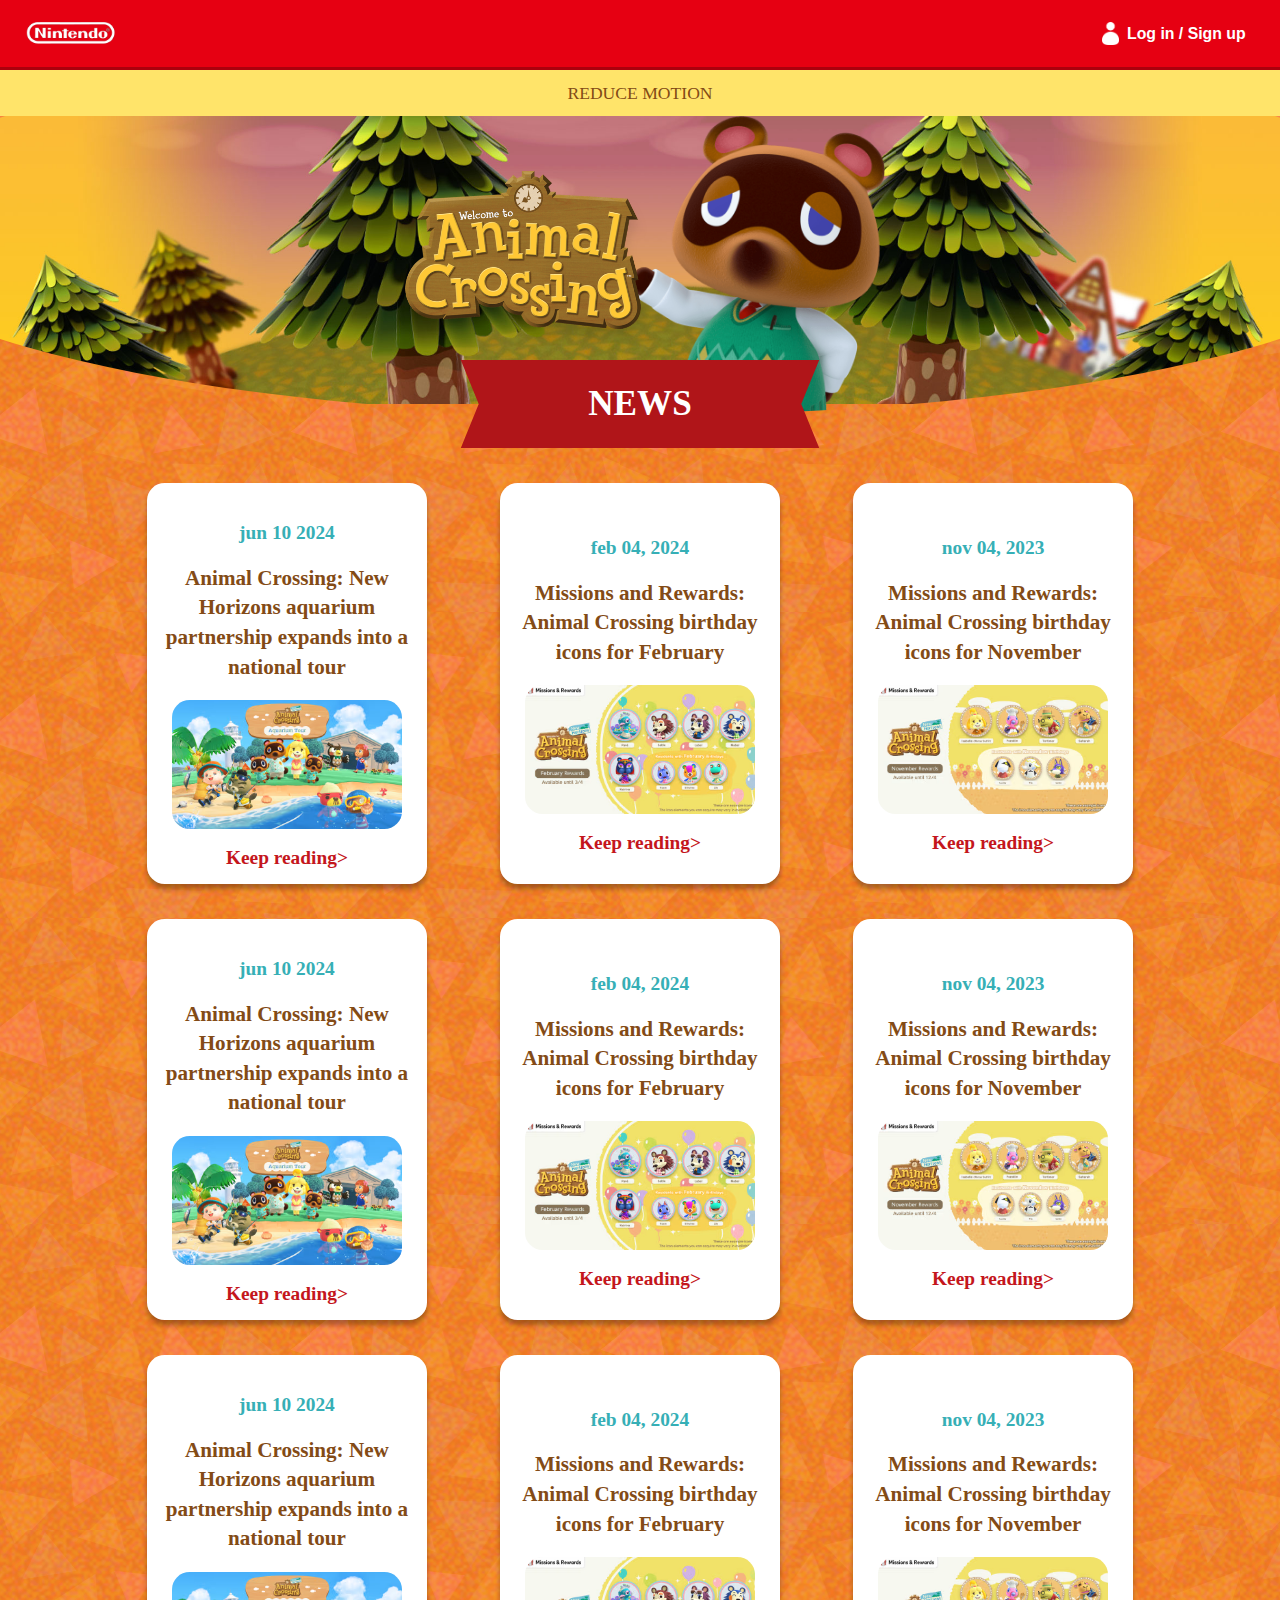
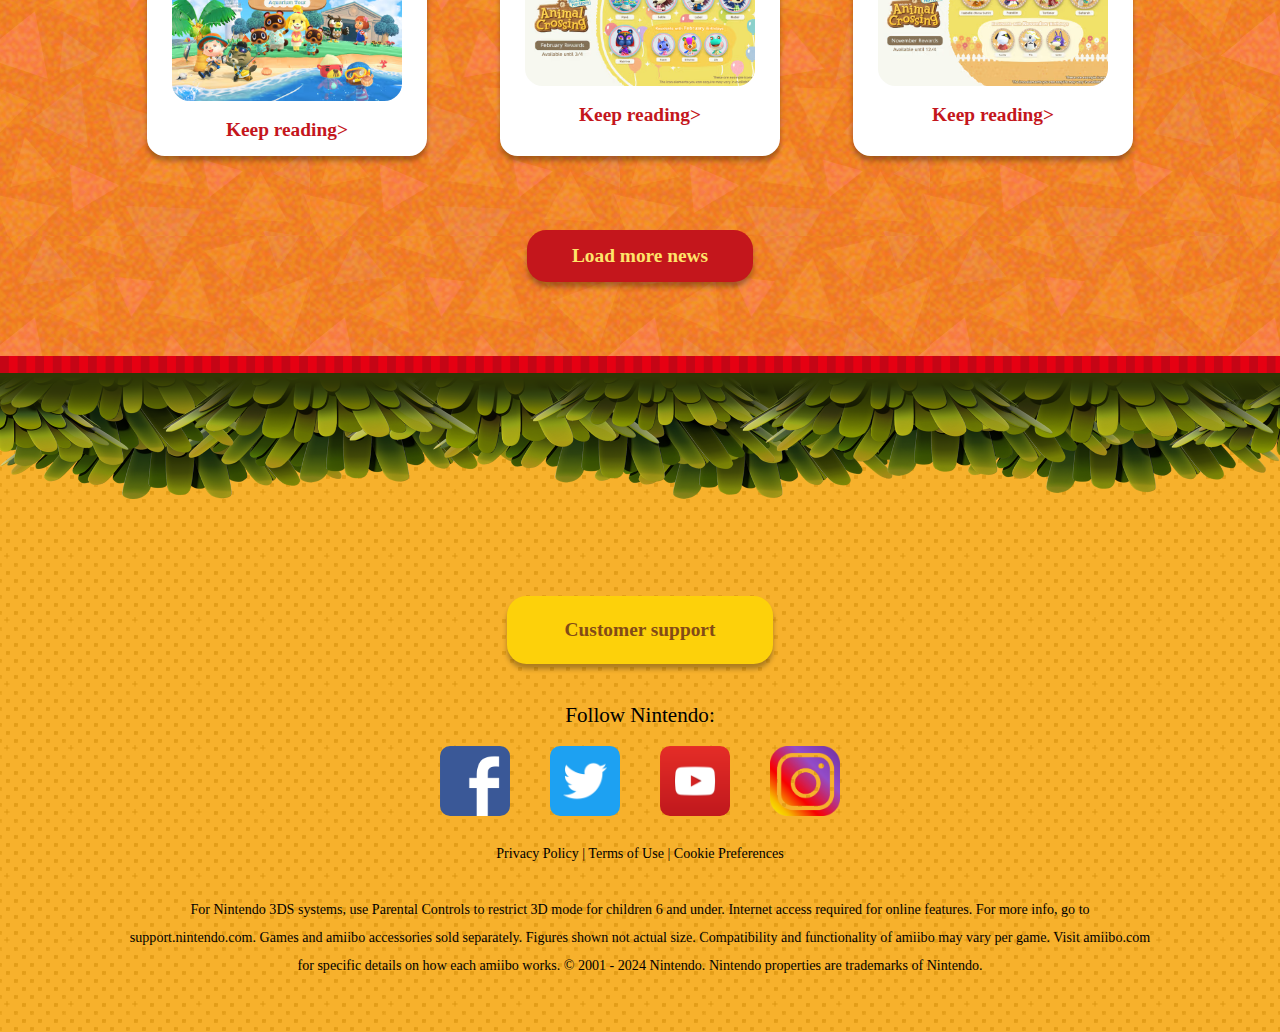
==== news.html @ ebd17083 "s" ====
<!DOCTYPE html>
<html lang="en">
<head>
    <meta charset="UTF-8">
    <meta http-equiv="X-UA-Compatible" content="IE=edge">
    <meta name="viewport" content="width=device-width, initial-scale=1.0">
    <link rel="stylesheet" href="style.css" />
    <title>news</title>
</head>
<body class="newsPage">
    <header>
        <nav>
          <a href="index.html"><img src="Images/Nintendo-logo-white.png" alt="witte Nintendo logo" /></a>
          <section>
            <img src="Images/profile.png" alt="Profile icon" />
            <a href="index.html">Log in / Sign up</a>
          </section>
        </nav>
  
        <div>
          <p>REDUCE MOTION</p>
        </div>
        <section>
        <img src="Images/news-logo-2x.png" alt="" />
        <img src="Images/tom-nook-2x.png" alt="">
    </section>

    <section>
      <h1>NEWS</h1>
    </section>
      </header>

      <main>
        <section>
          <article>
            <time datetime="2024-06-10">jun 10 2024</time>
            <p>Animal Crossing: New Horizons aquarium partnership expands into a national tour</p>
            <img src="Images/Aquarium.png" alt="" />
            <a href="index.html">Keep reading></a>
          </article>
          <article>
            <time datetime="2024-02-04">feb 04, 2024</time>
            <p>Missions and Rewards: Animal Crossing birthday icons for February</p>
            <img src="Images/Missions_Rewards-Icons.png" alt="" />
            <a href="index.html">Keep reading></a>
          </article>
          <article>
            <time datetime="2023-11-04">nov 04, 2023</time>
            <p>Missions and Rewards: Animal Crossing birthday icons for November</p>
            <img src="Images/MissionsRewards2.png" alt="" />
            <a href="index.html">Keep reading></a>
          </article>

          <article>
            <time datetime="2024-06-10">jun 10 2024</time>
            <p>Animal Crossing: New Horizons aquarium partnership expands into a national tour</p>
            <img src="Images/Aquarium.png" alt="" />
            <a href="index.html">Keep reading></a>
          </article>
          <article>
            <time datetime="2024-02-04">feb 04, 2024</time>
            <p>Missions and Rewards: Animal Crossing birthday icons for February</p>
            <img src="Images/Missions_Rewards-Icons.png" alt="" />
            <a href="index.html">Keep reading></a>
          </article>
          <article>
            <time datetime="2023-11-04">nov 04, 2023</time>
            <p>Missions and Rewards: Animal Crossing birthday icons for November</p>
            <img src="Images/MissionsRewards2.png" alt="" />
            <a href="index.html">Keep reading></a>
          </article>

          <article>
            <time datetime="2024-06-10">jun 10 2024</time>
            <p>Animal Crossing: New Horizons aquarium partnership expands into a national tour</p>
            <img src="Images/Aquarium.png" alt="" />
            <a href="index.html">Keep reading></a>
          </article>
          <article>
            <time datetime="2024-02-04">feb 04, 2024</time>
            <p>Missions and Rewards: Animal Crossing birthday icons for February</p>
            <img src="Images/Missions_Rewards-Icons.png" alt="" />
            <a href="index.html">Keep reading></a>
          </article>
          <article>
            <time datetime="2023-11-04">nov 04, 2023</time>
            <p>Missions and Rewards: Animal Crossing birthday icons for November</p>
            <img src="Images/MissionsRewards2.png" alt="" />
            <a href="index.html">Keep reading></a>
          </article>

          <a href="index.html" class="button">Load more news</a>
        </section>
      </main>


      <footer>

        <div></div>
  
        <section>
          <img src="Images/fir-tree-border-2x.png" alt="">
  
          <a href="index.html" class="button">Customer support</a>
  
          <span>Follow Nintendo:
          </span>
          <div>
            <img src="Images/facebook-transparent-logo-400x400.png" alt="">
            <img src="Images/twitter-icon-square-logo-108D17D373-seeklogo.com.png" alt="">
            <img src="Images/youtube-square-logo-3F9D037665-seeklogo.com.png" alt="">
            <img src="Images/instagram-logo-png-transparent-background.png" alt="">
          </div>
  
          <p>Privacy Policy | Terms of Use | Cookie Preferences </br></br>
            For Nintendo 3DS systems, use Parental Controls to restrict 3D mode for children 6 and under.
            
            Internet access required for online features. For more info, go to support.nintendo.com.
            
            Games and amiibo accessories sold separately. Figures shown not actual size. Compatibility and functionality of amiibo may vary per game. Visit amiibo.com for specific details on how each amiibo works.
            
            © 2001 - 2024 Nintendo. Nintendo properties are trademarks of Nintendo.</p>
        </section>
      </footer>
</body>
</html>
---- style.css ----
/**********************/
/* alegmeen */
/**********************/


*::selection {

    background-color: pink;
    color: black;
}

*:focus {
    background-color: rgb(231, 209, 238);
    color: black;
    
}

body {
    padding: 0;
    margin: 0;
    font-family: 'Arvo', georgia, ;
    font-size: 1.1em;
    color: #834b16;
}


p {
    margin: 0;
    padding: 0;
}

a[class="button"] {
    background-color: #c4161c;
    color: #ffe46a;
    border-radius: 1em;
    padding: 15px 45px;
    font-size: 1.1em;
    font-weight: bold;
    border: none;
    box-shadow: 0 5px 5px 0 rgba(0, 0, 0, 0.3);
    margin: 2em auto;
    text-align: center;
    text-decoration: none;
}

a[class="button"]:hover {
    background-image: linear-gradient(to right, red, orange, yellow, green, blue, indigo, violet, red);
    animation: button-rainbow 2s linear infinite;
    cursor: pointer;
}

@keyframes button-rainbow {
    to {
        background-position: 20vw;
    }
}



/**********************/
/* navbar en header */
/**********************/

header {
    margin: 0;
    padding: 0;
    position: relative;
}

header h1 img{
    width: 100%;
    height: auto;
    display: block;
    z-index: 1;
}

header h1 {
    margin: 0;
    padding: 0;
}

header div {
    background-color: #FFE46A;
    padding: 0.7em;
    display: flex;
    justify-content: center;
    align-items: center;
}

nav {
    background-color: rgb(230, 0, 18);
    border-bottom: solid 0.2em rgb(172, 0, 13);
    box-sizing: border-box;
    height: 4em;
    display: flex;
    justify-content: space-between;
    align-items: center;
    padding: 1.5em;
}

nav section:first-of-type {
    display: flex;
    justify-content: end;
    align-items: center;
}

nav img {
    width: 7vw;
}

nav section img {
    width: 4%;
}

nav section a {
    text-decoration: none;
    font-weight: bold;
    font-family: 'Lucida Sans', 'Lucida Sans Regular', 'Lucida Grande', 'Lucida Sans Unicode', Geneva, Verdana, sans-serif;
    font-size: 0.9em;
    color: white;
    padding: 0.5em;
}




/**********************/
/* inhoud home pagina */
/**********************/
main {
    margin: 0;
    padding: 0;

}


/**********************/
/* inhoud eerste section */
/**********************/
.home main section:nth-of-type(1) {
    height: 11em;
    background-image: linear-gradient(to right, rgb(197, 5, 21) 50%, rgb(230, 0, 18) 50%);
    background-size: 1em 100%;
    z-index: 0;
}


/**********************/
/* code voor de rode ribbon */
/**********************/

.home main>section:nth-of-type(1) article:nth-of-type(1) {
    z-index: 4;
    height: 12em;
    width: 70%;
    background-color: rgb(243, 5, 25);
    clip-path: polygon(100% 0, 96% 51%, 100% 100%, 0 100%, 5% 53%, 0 0);
    margin: -2em auto 0 auto;
    display: flex;
    justify-content: space-between;
    align-items: center;
    position: relative;

}

article section {
    display: flex;
    flex-direction: column;
    flex: 1;
    justify-content: center;
    align-items: center;
    padding: 1em;
}

.home article section:nth-of-type(1) {
    background: none;
    margin: 0;
    width: 100%;
}

article section:nth-of-type(1) h5 {
    color: #ffe46a;
    font-weight: bold;
    text-shadow: 0 2px 2px rgba(0, 0, 0, 0.3);
    margin: 0.2em;
    font-size: 1.1em;

}

article section:nth-of-type(1) h3 {
    color: white;
    font-size: 1.7em;
    text-shadow: 0 3px 2px rgba(0, 0, 0, 0.3);
    text-align: center;
    margin-left: 1em;
}


main>section:nth-of-type(1) article:nth-of-type(1) section:nth-of-type(1) div {
    display: flex;
    flex-direction: row;
}

main>section:nth-of-type(1) article:nth-of-type(1) section:nth-of-type(1) button {
    margin: 0 0.7em;
    padding: 0.7em 1em;
    background-color: #c4161c;
    color: #ffe46a;
    border-radius: 1em;
    font-size: 1.1em;
    font-weight: bold;
    border: none;
    box-shadow: 0 5px 5px 0 rgba(0, 0, 0, 0.3);
    text-align: center;
}

article section {
    position: relative;
}

article section img:nth-child(1) {
    width: 100%;
    z-index: 1;
    position: relative;
    display: block;
    margin: 0 auto;
}

article section img:nth-child(2) {
    width: 65%;
    z-index: 255;
    position: absolute;
    top: 5px;
    left: 50%;
    transform: translateX(-50%);
}


article section>button img[src="Images/birthday-giftbox_2x.png"] {
    width: 50%;
    z-index: 6;
    
}

article section button:has(> img[src="Images/birthday-giftbox_2x.png"]) {
    border-radius: 100%;
    background-color: #C4161C;
    box-shadow: 0em 10px 10px rgba(0, 0, 0, 0.397);
    display: flex;
    justify-content: center;
    flex-direction: column;
    align-items: center;
    text-align: center;
    width: 60%;
    aspect-ratio: 1;
    border: none;
}

article section button:has(> img[src="Images/birthday-giftbox_2x.png"]):hover {
    cursor: pointer;
}

article section button:has(> img[src="Images/birthday-giftbox_2x.png"]) span {
    color: #ffe46a;
    font-weight: bold;
    text-align: center;
    font-size: 1.2em;
    width: 100%;
}


article section>p {
    width: 40%;
    text-align: center;
}

/**********************/
/* code voor animatie vallende confetti */
/**********************/
main>div:nth-of-type(1) {
    display: none;
    position: fixed;
    top: 0;
    left: 0;
    width: 100%;
    height: 100%;
    pointer-events: none;
    z-index: 1000;
}

main>div:nth-of-type(1) img {
    position: absolute;
    width: 100%;
    animation: fall 5s forwards;
}

@keyframes fall {
    0% {
        top: -100px;
        opacity: 1;
    }

    100% {
        top: 100vh;
        opacity: 0;
    }
}



/**********************/
/* code voor 2de sectie */
/**********************/


main>section:nth-of-type(2) {
    background-image: url(Images/triangles-yellow.png);
    height: 23em;
    background-size: 15em;
    top: 0;
    width: 100%;
    background-color: #fcc32d;
    background-position: 0 100%;
    z-index: 7;
}

main>section:nth-of-type(2) h2 {
    margin-top: 0;
    padding-top: 2em;
    font-size: 2.2em;
    font-weight: bolder;
    display: flex;
    justify-content: center;
}


main>section:nth-of-type(2)>div:nth-of-type(2) {
    display: flex;
    flex-direction: row;
    justify-content: space-between;
    padding: 0 10%;
    width: 80%;
    z-index: 5;
    align-items: stretch;
}

main>section:nth-of-type(2)>div:nth-of-type(2) article,.newsPage>main>section:nth-of-type(1) article {
    background-color: white;
    display: flex;
    flex-direction: column;
    justify-content: center;
    align-items: center;
    text-align: center;
    border-radius: 1em;
    padding: 20px 12px 15px;
    margin: 1em;
    width: 30%;
    flex-grow: 1;
    box-shadow: 0 5px 5px 0 rgba(0, 0, 0, 0.3);
}

main>section:nth-of-type(2)>div:nth-of-type(2) article time, .newsPage>main>section:nth-of-type(1) article time {
    color: #36afb6;
    font-size: 1.1em;
    font-weight: bolder;
    margin: 1em;
}

main>section:nth-of-type(2)>div:nth-of-type(2) article p, .newsPage>main>section:nth-of-type(1) article p {
    font-size: 1.2em;
    line-height: 1.4;
    font-weight: bolder;
}

main>section:nth-of-type(2)>div:nth-of-type(2) article img, .newsPage>main>section:nth-of-type(1) article img {
    border-radius: 1em;
    margin: 1em;
    width: 90%;
}

main>section:nth-of-type(2)>div:nth-of-type(2) article a, .newsPage>main>section:nth-of-type(1) article a {
    text-decoration: none;
    color: #c4161c;
    font-size: 1.1em;
    font-weight: bold;
}

main>section:nth-of-type(2)>div:nth-of-type(2) article:hover, .newsPage>main>section:nth-of-type(1) article:hover {
    outline: 0.3em solid #c4161c;
    transform: scale(1.05);
    cursor: pointer;
}

main>section:nth-of-type(2) div:nth-of-type(3) {
    display: flex;
    justify-content: center;
}

main>section:nth-of-type(2)>div:nth-of-type(2) article:hover a, .newsPage>main>section:nth-of-type(1) article:hover a {
    text-decoration: #f7aa18 underline wavy 3px;
}


/**********************/
/* code voor 3de sectie */
/**********************/

main>section:nth-of-type(3) {
    display: flex;
    background-color: #fcc32d;
    text-align: center;
    flex-direction: column;
    align-items: center;
    width: 100%;
}

main>section:nth-of-type(3) article {
    margin: 21em auto 0 auto;
    display: flex;
    text-align: center;
    flex-direction: column;
    align-items: center;
    width: 52%;
}

main>section:nth-of-type(3) article h4 {
    font-size: 1.3em;
}

iframe {
    display: block;
    box-shadow: 0px 5px 15px rgba(0, 0, 0, 0.2);
    border: 0.7em solid white;
    border-radius: 1em;
    width: 50.2em;
    height: 28.25em;
}

main>section:nth-of-type(3) p {
    font-size: 1.2em;
    line-height: 1.6;
}




/**********************/
/* code voor 4de sectie */
/**********************/

main>section:nth-of-type(4)>div {
    position: relative;
}

img[src="Images/apple-border-top_2x.png"] {
    width: 100%;
    height: auto;
}

/**********************/
/* code voor de vallende appels */
/**********************/


main>section:nth-of-type(4)>div>img:nth-of-type(2) {
    position: absolute;
    top: 13px;
    left: 4.7%;
    width: 8%;
    z-index: 6;
    transition: transform 0.5s ease;
}

main>section:nth-of-type(4)>div>img:nth-of-type(3) {
    position: absolute;
    top: 78px;
    left: 40.5%;
    width: 8%;
    z-index: 10;
    transition: transform 0.5s ease;
}

main>section:nth-of-type(4)>div>img:nth-of-type(4) {
    position: absolute;
    top: 78px;
    right: 1.3%;
    width: 8%;
    z-index: 6;
    transition: transform 0.5s ease;
}


main>section:nth-of-type(4)>div>img:nth-of-type(5) {
    position: absolute;
    top: 60px;
    left: 17.5%;
    width: 8%;
    z-index: 6;
    transition: transform 0.5s ease;
}

main>section:nth-of-type(4)>div>img:nth-of-type(6) {
    position: absolute;
    top: 70px;
    right: 23%;
    width: 8%;
    z-index: 6;
    transition: transform 0.5s ease;
}

main>section:nth-of-type(4)>div>img:nth-of-type(7) {
    position: absolute;
    top: -12px;
    left: 32.5%;
    width: 8%;
    z-index: 6;
    transition: transform 0.5s ease;
}

main>section:nth-of-type(4)>div>img:nth-of-type(8) {
    position: absolute;
    top: 27px;
    right: 39%;
    width: 8%;
    z-index: 6;
    transition: transform 0.5s ease;
}

main>section:nth-of-type(4)>div>img:nth-of-type(9) {
    position: absolute;
    top: -2px;
    right: 9%;
    width: 8%;
    z-index: 6;
    transition: transform 0.5s ease;
}



/**********************/
/* code voor de animatie van de appels */
/**********************/

img[src="Images/apple_2.png"]:hover {
    animation: shake 0.5s forwards, fall2 3s forwards 0.5s;
}

@keyframes shake {
    0% {
        transform: translate(0);
    }

    25% {
        transform: translate(-2px, 2px);
    }

    50% {
        transform: translate(2px, -2px);
    }

    75% {
        transform: translate(-2px, -2px);
    }

    100% {
        transform: translate(0);
    }
}

@keyframes fall2 {
    0% {
        transform: translateY(0);
    }

    100% {
        transform: translateY(500px);
    }
}



/**********************/
/* code voor de rest van de 4de sectie */
/**********************/


main>section:nth-of-type(4) {
    position: relative;
    background: rgb(124, 223, 255);
    background: linear-gradient(rgba(124, 223, 255, 1) 0%, rgba(227, 248, 255, 1)40%, rgba(255, 255, 255, 1) 100%);
    height: 40em;
}


main>section:nth-of-type(4) article {
    display: flex;
    width: 60%;
    background-image: linear-gradient(to right, #8ccca6 50%, #7dc49c 50%);
    background-size: 1em;
    align-items: center;
    margin: 0.2em auto;
    padding: 2em;
    border-radius: 1em;
    z-index: 3;
    background-color: #fcc32d;
}


main>section:nth-of-type(4) article img:nth-of-type(1) {
    width: 80%;
    height: 80%;
    z-index: 7;
}

main>section:nth-of-type(4) article img:nth-of-type(2) {
    margin-top: -2.5em;
    width: 100%;
    z-index: 5;
}

main>section:nth-of-type(4) article div {
    display: flex;
    justify-content: space-between;
    background-image: url(Images/pattern-trees.jpg);
    width: 99.5%;
    border-radius: 1em;
    padding: 1em;

}

main>section:nth-of-type(4) article div>div {
    display: flex;
    flex-direction: column;
    justify-content: center;
    align-items: center;
    width: 48%;
    padding: 1em;
    text-align: center;
    line-height: 1.3;
}

main>section:nth-of-type(4) article div h2 {
    color: #004d0f;
    font-size: 1.9em;
    font-weight: 1200;
}

main>section:nth-of-type(4) article div p {
    color: #464646;
    font-size: 1.1em;
}


/**********************/
/* code voor zweefende ballon */
/**********************/

@keyframes ballon {
    0% {
        transform: translateY(0);
    }

    50% {
        transform: translateY(150px);
    }

    100% {
        transform: translateY(0);
    }
}

img[src="Images/char-balloon_2x.png"] {
    width: 15%;
    display: block;
    margin-left: auto;
    position: relative;
    top: -80%;
    right: 6%;
    z-index: 255;
    animation: ballon 10s ease-in-out infinite;
}



/**********************/
/* code voor 5de sectie */
/**********************/

main>section:nth-of-type(5) {
    background-image: url(Images/green-triangles.png);
    background-color: #01A623;
    display: flex;
    flex-direction: column;
    align-items: center;
    text-align: center;
    position: relative;
}

main>div:nth-of-type(3) {
    position: relative;
    clip-path: ellipse(65% 60% at 52% 100%);
    background-image: url(Images/green-triangles.png);
    background-color: #01A623;
    height: 20em;
    margin-top: 5em;

}

main>section:nth-of-type(5)>h2:nth-of-type(1) {
    font-size: 2em;
    position: absolute;
    top: -5em;
    color: white;
    text-shadow: 0 3px 2px rgba(0, 0, 0, 0.3);
    letter-spacing: 0.1em;
    font-weight: bolder;
}


main>section:nth-of-type(5)>div img {
    width: 70%;
    background-color: #5ec34d;
    border-radius: 100%;
    aspect-ratio: 1;
    opacity: 0.2;
    transition: opacity 2s ease;
}

main>section:nth-of-type(5):hover>div:nth-of-type(1) img {
    opacity: 1;
}

main>section:nth-of-type(5)>div:nth-of-type(1) span {
    color: white;
    background-color: rgba(0, 0, 0, 0.3);
    border-radius: 0.5em;
    margin: 1em;
    padding: 0.3em;
    font-size: 1.1em;
    font-weight: bolder;
}

main>section:nth-of-type(5)>div:nth-of-type(1)>ul {
    display: flex;
    flex-direction: row;
    margin: 2em;
}

main>section:nth-of-type(5)>div:nth-of-type(1)>ul>li {
    display: flex;
    flex-direction: column;
    align-items: center;

}

img[src="Images/town-footer_2x.png"] {
    width: 100%;
}

main>section:nth-of-type(5)>a[class="button"],
footer>section:nth-of-type(1)>a[class="button"] {
    background-color: #FDD10A;
    color: #834b16;
    padding: 1.2em 3em;
}

main>section:nth-of-type(5):hover>div:nth-of-type(1) img:hover {
    scale: 1.1;
}

/**********************/
/* code voor 6de sectie */
/**********************/

main>section:nth-of-type(6) {
    background-color: #fdfdea;
    background-image: url(Images/play-dots.png);
    display: flex;
    justify-content: center;
    padding: 1em 1em 5em 4em;
}

img[src="Images/char-isabelle_2x.png"] {
    width: 24%;
}

img[src="Images/char-isabelle_2x.png"]:hover {
    transform: scale(1.4);
    transition: transform 0.3s ease;
}

main>section:nth-of-type(6) h2 {
    font-size: 2.25em;
}

main>section:nth-of-type(6) div>div {
    display: flex;
    flex-wrap: wrap;
    width: 100%;
}

main>section:nth-of-type(6) div>div article {
    display: flex;
    flex-direction: row;
    border: 0.3em solid black;
    width: 40%;
    margin: 1%;
    background-color: #1ddb81;
    position: relative;
    align-items: center;
    justify-content: center;
    box-shadow: 2px 6px 1px 0px rgb(25, 25, 25);
}

main>section:nth-of-type(6) div>div article:hover {
    box-shadow: 2px 12px 1px 0px rgb(25, 25, 25);
    top: -10px;
    cursor: pointer;
}

main>section:nth-of-type(6) div>div article:nth-of-type(2) {
    background-color: #FFF000;
}

main>section:nth-of-type(6) div>div article:nth-of-type(3) {
    background-color: #00D2FF;
}

main>section:nth-of-type(6) div>div article:nth-of-type(2) img:nth-of-type(2) {
    border: 0.5em solid #FFF000;
}

main>section:nth-of-type(6) div>div article:nth-of-type(3) img:nth-of-type(2) {
    border: 0.5em solid #00D2FF;
}

main>section:nth-of-type(6) div>div article div {
    display: flex;
    flex-direction: column;
    width: 50%;
    align-items: flex-end;
    padding-right: 1em;
}


/**********************/
/* code voor de draaiende span */
/**********************/

main>section:nth-of-type(6) div>div article div span {
    font-size: 0.6em;
    color: black;
    background-color: rgba(255, 255, 255, 0.5);
    margin: 0;
    display: flex;
    width: fit-content;
    align-items: flex-end;
    border-radius: 2em;
    padding: 0.5em;
    font-weight: bold;
    transform-style: preserve-3d;
    transform-origin: center 50%;
    transition: transform 0.5s ease;
}

main>section:nth-of-type(6) div>div article:hover div span {
    transform: rotateX(360deg);
    transition: transform 0.5s ease;
}

main>section:nth-of-type(6) div>div article div h4 {
    color: black;
    margin: 2px;
    font-size: 1.2em;
}

main>section:nth-of-type(6) div>div article div p {
    font-size: 0.875em;
    color: black;
    width: 80%;
    text-align: right;
}

main>section:nth-of-type(6) div>div article img:nth-of-type(1) {
    width: 50%;
    height: 100%;
    z-index: 3;
    left: 0;
}

main>section:nth-of-type(6) div>div article img:nth-of-type(2) {
    width: 10%;
    height: auto;
    padding: 0.3em;
    background-color: white;
    border-radius: 100%;
    border: 0.5em solid #1ddb81;
    display: flex;
    z-index: 255;
    position: absolute;
    top: 50%;
    left: 50%;
    transform: translate(-50%, -50%);
}


/**********************/
/* Footer */
/**********************/

footer>div:nth-of-type(1) {
    height: 1em;
    background-image: linear-gradient(to right, rgb(197, 5, 21) 50%, rgb(230, 0, 18) 50%);
    background-size: 1em 100%;
}

footer>section:nth-of-type(1)>img {
    height: 126px;
    width: 100%;
}


footer>section:nth-of-type(1) {
    background-image: url(Images/play-dots.png);
    background-color: #f7aa18;
    display: flex;
    align-items: center;
    flex-direction: column;
    padding-bottom: 3em;
}

footer>section:nth-of-type(1) a[class="button"]  {
    margin-top: 5em;
}

footer>section:nth-of-type(1) span {
    color: black;
    font-size: 1.2em;
}

footer>section:nth-of-type(1)>div img {
    width: 4em;
    border-radius: 10px;
    margin: 1em;
}

footer>section:nth-of-type(1) p {
    text-align: center;
    width: 80%;
    color: black;
    line-height: 2;
    font-size: 0.8em;
}





/**********************/
/*  nieuws pagina  */
/**********************/


/**********************/
/* Header */
/**********************/
.newsPage {
    background-image: url(Images/triangles-orange-2x.png);
    background-color: #F47F33;;
}
.newsPage>header>section:nth-of-type(1) {
    background-image: url(Images/scene-bg.jpg);
    background-size: 100%;
    height: 70%;
    clip-path: ellipse(62% 65% at 50% 39%);
    display: flex;
    justify-content: center; 
    align-items: center;    
    flex-direction: row;     
}

.newsPage>header>section:nth-of-type(1) img {
    width: 20%; 
    margin: 0 -0.6em;
    position: relative; 
}

.newsPage>header>section:nth-of-type(1) img:nth-of-type(1) {
    z-index: 2; 

}

.newsPage>header>section:nth-of-type(1) img:nth-of-type(2) {
    z-index: 1; 
    margin-bottom: -6em;
}

.newsPage>header>section:nth-of-type(2) {
z-index: 4;
height: 5em;
width: 70%;
background-color: #b01519;
clip-path: polygon(70% 0, 68% 50%, 70% 100%, 30% 100%, 32% 50%, 30% 0);
margin: -2.5em auto 0 auto;
display: flex;
align-items: center;
justify-content: center;
}


.newsPage>header>section:nth-of-type(2) h1 {
    color: white;
    font-weight: bolder;
    font-size: 2em;
}



/**********************/
/*  Artikelen  */
/**********************/

.newsPage > main > section:nth-of-type(1) {
    width: 80%;
    margin: 0 auto;
    display: grid;
    grid-template-columns: repeat(3, 1fr); 
    gap: 2em; 
    margin-top: 2em;
    padding-bottom: 2em;

}

.newsPage > main > section:nth-of-type(1) article {
    width: 20vw;
    margin: 0 auto; 
}

.newsPage > main > section:nth-of-type(1)>a[class="button"] {
    grid-column: span 3;
}





/* 
@media (max-width: 480px) {

    main>section:nth-of-type(2)>div:nth-of-type(2) {
        flex-direction: column;
        padding: 1px;
    }

    main>section:nth-of-type(2)>div:nth-of-type(2) article {
        width: 90%;
    
    }

    img[src="Images/char-balloon_2x.png"] {
        display: none;
    }


    img[src="Images/apple_2.png"] {
        display: none;
    }

    img[src="Images/char-isabelle_2x.png"] {
        display: none;
    }

    main > section:nth-of-type(6) div > div  {
        flex-direction: column;
        padding: 1px;
    }


main>section:nth-of-type(4) article div{
    flex-direction: column;
    width: 100%;
}

main>section:nth-of-type(4) article div>div {
    width: 100%;
    padding: 1px;
}

main>section:nth-of-type(4) article {
    margin: 8px;
    width: 64%;
}
} */
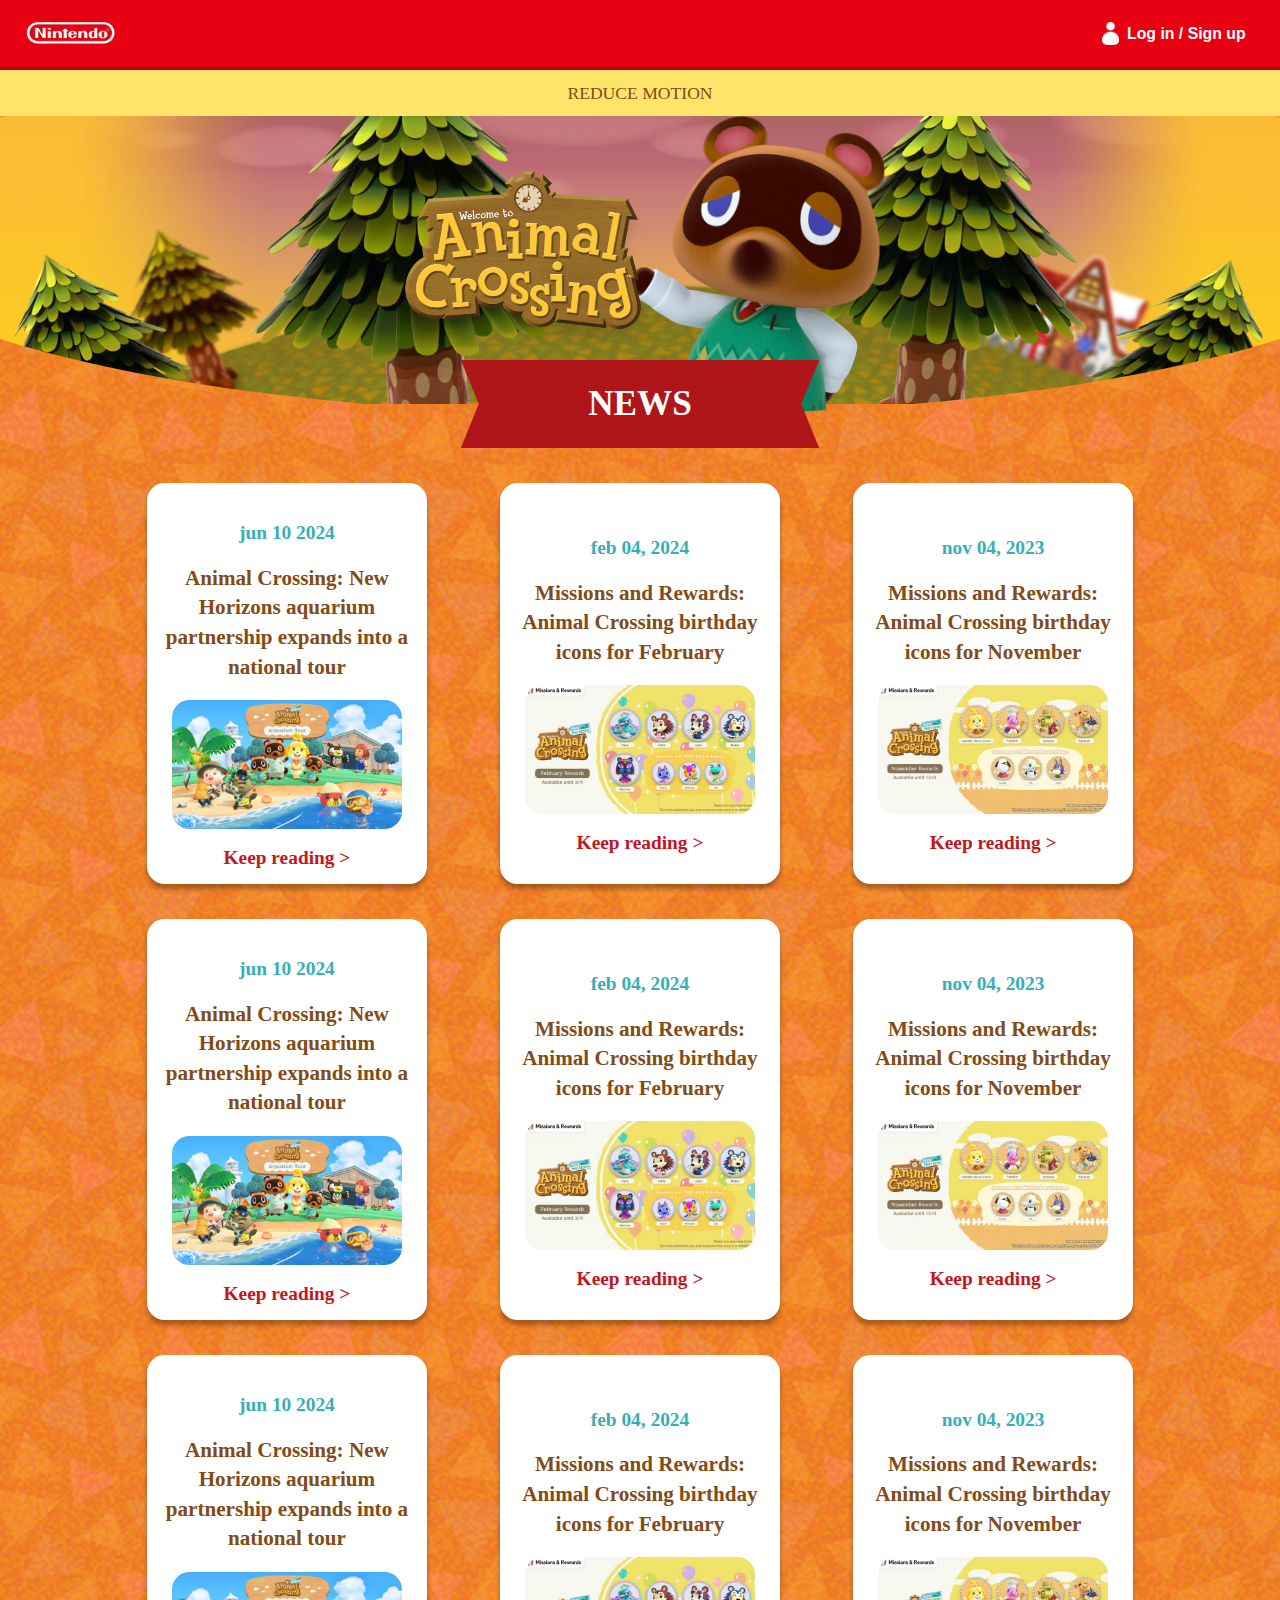
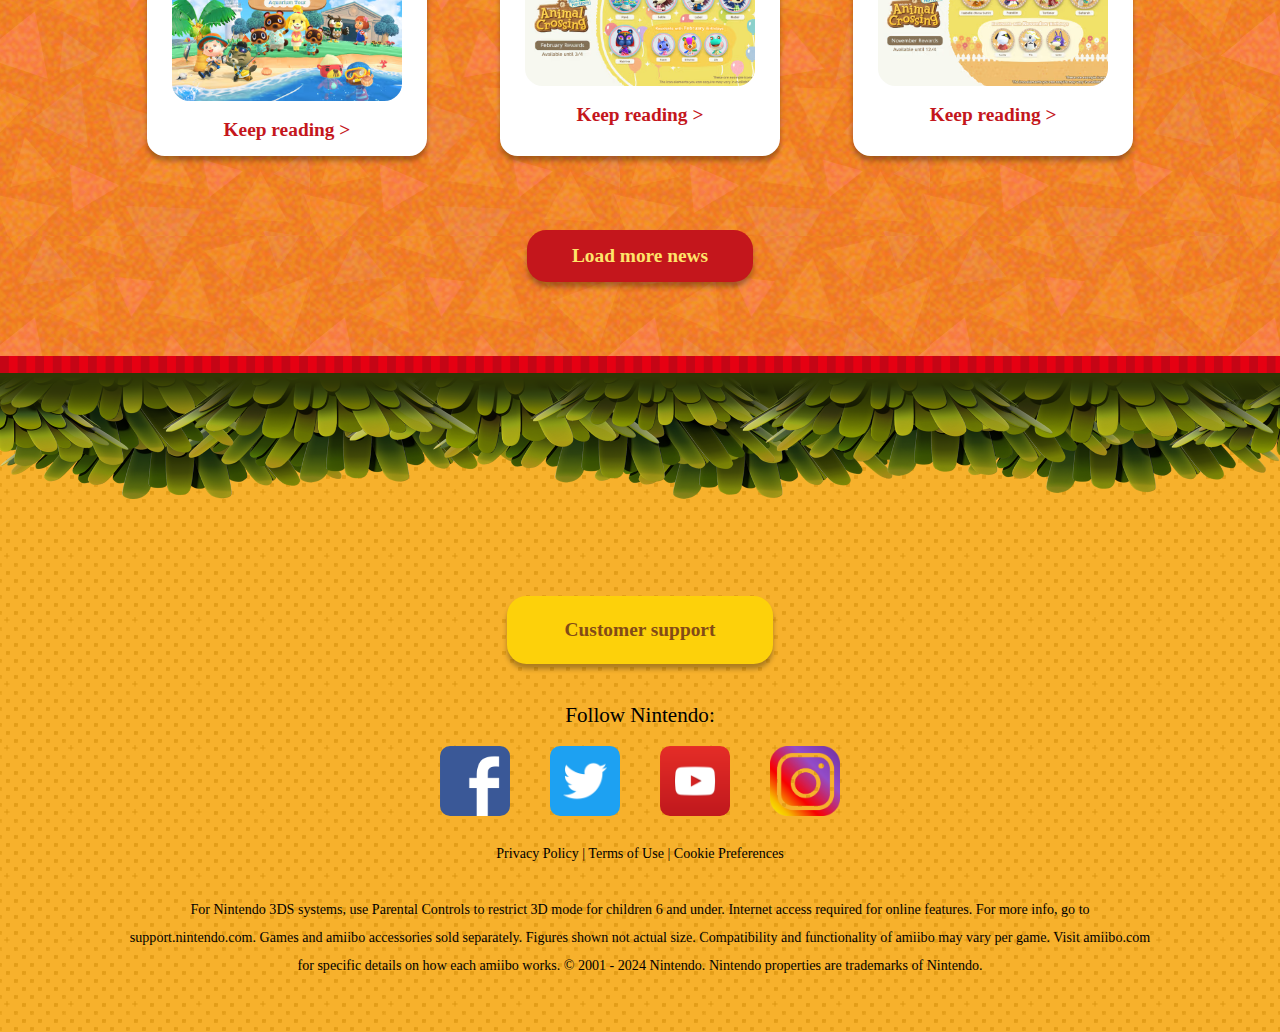
==== commit 719226c0: "h" ====
--- a/news.html
+++ b/news.html
@@ -36,57 +36,57 @@
             <time datetime="2024-06-10">jun 10 2024</time>
             <p>Animal Crossing: New Horizons aquarium partnership expands into a national tour</p>
             <img src="Images/Aquarium.png" alt="" />
-            <a href="index.html">Keep reading></a>
+            <a href="index.html">Keep reading ></a>
           </article>
           <article>
             <time datetime="2024-02-04">feb 04, 2024</time>
             <p>Missions and Rewards: Animal Crossing birthday icons for February</p>
             <img src="Images/Missions_Rewards-Icons.png" alt="" />
-            <a href="index.html">Keep reading></a>
+            <a href="index.html">Keep reading ></a>
           </article>
           <article>
             <time datetime="2023-11-04">nov 04, 2023</time>
             <p>Missions and Rewards: Animal Crossing birthday icons for November</p>
             <img src="Images/MissionsRewards2.png" alt="" />
-            <a href="index.html">Keep reading></a>
+            <a href="index.html">Keep reading ></a>
           </article>
 
           <article>
             <time datetime="2024-06-10">jun 10 2024</time>
             <p>Animal Crossing: New Horizons aquarium partnership expands into a national tour</p>
             <img src="Images/Aquarium.png" alt="" />
-            <a href="index.html">Keep reading></a>
+            <a href="index.html">Keep reading ></a>
           </article>
           <article>
             <time datetime="2024-02-04">feb 04, 2024</time>
             <p>Missions and Rewards: Animal Crossing birthday icons for February</p>
             <img src="Images/Missions_Rewards-Icons.png" alt="" />
-            <a href="index.html">Keep reading></a>
+            <a href="index.html">Keep reading ></a>
           </article>
           <article>
             <time datetime="2023-11-04">nov 04, 2023</time>
             <p>Missions and Rewards: Animal Crossing birthday icons for November</p>
             <img src="Images/MissionsRewards2.png" alt="" />
-            <a href="index.html">Keep reading></a>
+            <a href="index.html">Keep reading ></a>
           </article>
 
           <article>
             <time datetime="2024-06-10">jun 10 2024</time>
             <p>Animal Crossing: New Horizons aquarium partnership expands into a national tour</p>
             <img src="Images/Aquarium.png" alt="" />
-            <a href="index.html">Keep reading></a>
+            <a href="index.html">Keep reading ></a>
           </article>
           <article>
             <time datetime="2024-02-04">feb 04, 2024</time>
             <p>Missions and Rewards: Animal Crossing birthday icons for February</p>
             <img src="Images/Missions_Rewards-Icons.png" alt="" />
-            <a href="index.html">Keep reading></a>
+            <a href="index.html">Keep reading ></a>
           </article>
           <article>
             <time datetime="2023-11-04">nov 04, 2023</time>
             <p>Missions and Rewards: Animal Crossing birthday icons for November</p>
             <img src="Images/MissionsRewards2.png" alt="" />
-            <a href="index.html">Keep reading></a>
+            <a href="index.html">Keep reading ></a>
           </article>
 
           <a href="index.html" class="button">Load more news</a>
--- a/style.css
+++ b/style.css
@@ -2,9 +2,7 @@
 /* alegmeen */
 /**********************/
 
-
 *::selection {
-
     background-color: pink;
     color: black;
 }
@@ -12,17 +10,15 @@
 *:focus {
     background-color: rgb(231, 209, 238);
     color: black;
-    
 }
 
 body {
     padding: 0;
     margin: 0;
-    font-family: 'Arvo', georgia, ;
+    font-family: 'Arvo', Georgia, serif;
     font-size: 1.1em;
     color: #834b16;
 }
-
 
 p {
     margin: 0;
@@ -47,6 +43,7 @@
     background-image: linear-gradient(to right, red, orange, yellow, green, blue, indigo, violet, red);
     animation: button-rainbow 2s linear infinite;
     cursor: pointer;
+    color: #000000;
 }
 
 @keyframes button-rainbow {
@@ -55,8 +52,6 @@
     }
 }
 
-
-
 /**********************/
 /* navbar en header */
 /**********************/
@@ -67,19 +62,59 @@
     position: relative;
 }
 
-header h1 img{
+header h1 img {
     width: 100%;
     height: auto;
     display: block;
     z-index: 1;
 }
 
+
+/**********************/
+/* Fade in tekst ballon */
+/**********************/
+header > div:nth-of-type(2) {
+    background-color: white;
+    padding: 1.5em 2em 3em 2em;
+    position: absolute;
+    top: 50%;
+    left: 45%;
+    clip-path: polygon(0% 0%, 100% 0%, 100% 75%, 87% 75%, 100% 99%, 59% 76%, 0% 75%);
+    z-index: 3;
+    border-radius: 20px;
+    transition: opacity 1s; 
+    opacity: 0; 
+}
+
+header > div:nth-of-type(2) > span {
+    font-size: 1.5em;
+}
+
+header > img:nth-of-type(1) {
+    position: absolute;
+    z-index: 3;
+    width: 350px;
+    right: 10%;
+    top: 35%;
+}
+
+header > img:nth-of-type(1):hover {
+    cursor: pointer;
+}
+
+
+
+/**********************/
+/* Einde fade in tekst ballon */
+/**********************/
 header h1 {
     margin: 0;
     padding: 0;
-}
-
-header div {
+    position: relative;
+}
+
+
+header>div:nth-of-type(1) {
     background-color: #FFE46A;
     padding: 0.7em;
     display: flex;
@@ -149,6 +184,7 @@
 /* code voor de rode ribbon */
 /**********************/
 
+/* bron: Clippy - CSS clip-path maker- https://bennettfeely.com/clippy/ */
 .home main>section:nth-of-type(1) article:nth-of-type(1) {
     z-index: 4;
     height: 12em;
@@ -176,9 +212,10 @@
     background: none;
     margin: 0;
     width: 100%;
-}
-
-article section:nth-of-type(1) h5 {
+
+}
+
+article section:nth-of-type(1) span {
     color: #ffe46a;
     font-weight: bold;
     text-shadow: 0 2px 2px rgba(0, 0, 0, 0.3);
@@ -187,12 +224,12 @@
 
 }
 
-article section:nth-of-type(1) h3 {
+article section:nth-of-type(1) h2 {
     color: white;
-    font-size: 1.7em;
+    font-size: 1.5em;
     text-shadow: 0 3px 2px rgba(0, 0, 0, 0.3);
-    text-align: center;
-    margin-left: 1em;
+    width: 100%;
+    margin-left: 3em;
 }
 
 
@@ -212,6 +249,7 @@
     border: none;
     box-shadow: 0 5px 5px 0 rgba(0, 0, 0, 0.3);
     text-align: center;
+    
 }
 
 article section {
@@ -239,7 +277,7 @@
 article section>button img[src="Images/birthday-giftbox_2x.png"] {
     width: 50%;
     z-index: 6;
-    
+
 }
 
 article section button:has(> img[src="Images/birthday-giftbox_2x.png"]) {
@@ -344,7 +382,8 @@
     align-items: stretch;
 }
 
-main>section:nth-of-type(2)>div:nth-of-type(2) article,.newsPage>main>section:nth-of-type(1) article {
+main>section:nth-of-type(2)>div:nth-of-type(2) article,
+.newsPage>main>section:nth-of-type(1) article {
     background-color: white;
     display: flex;
     flex-direction: column;
@@ -359,33 +398,38 @@
     box-shadow: 0 5px 5px 0 rgba(0, 0, 0, 0.3);
 }
 
-main>section:nth-of-type(2)>div:nth-of-type(2) article time, .newsPage>main>section:nth-of-type(1) article time {
+main>section:nth-of-type(2)>div:nth-of-type(2) article time,
+.newsPage>main>section:nth-of-type(1) article time {
     color: #36afb6;
     font-size: 1.1em;
     font-weight: bolder;
     margin: 1em;
 }
 
-main>section:nth-of-type(2)>div:nth-of-type(2) article p, .newsPage>main>section:nth-of-type(1) article p {
+main>section:nth-of-type(2)>div:nth-of-type(2) article p,
+.newsPage>main>section:nth-of-type(1) article p {
     font-size: 1.2em;
     line-height: 1.4;
     font-weight: bolder;
 }
 
-main>section:nth-of-type(2)>div:nth-of-type(2) article img, .newsPage>main>section:nth-of-type(1) article img {
+main>section:nth-of-type(2)>div:nth-of-type(2) article img,
+.newsPage>main>section:nth-of-type(1) article img {
     border-radius: 1em;
     margin: 1em;
     width: 90%;
 }
 
-main>section:nth-of-type(2)>div:nth-of-type(2) article a, .newsPage>main>section:nth-of-type(1) article a {
+main>section:nth-of-type(2)>div:nth-of-type(2) article a,
+.newsPage>main>section:nth-of-type(1) article a {
     text-decoration: none;
     color: #c4161c;
     font-size: 1.1em;
     font-weight: bold;
 }
 
-main>section:nth-of-type(2)>div:nth-of-type(2) article:hover, .newsPage>main>section:nth-of-type(1) article:hover {
+main>section:nth-of-type(2)>div:nth-of-type(2) article:hover,
+.newsPage>main>section:nth-of-type(1) article:hover {
     outline: 0.3em solid #c4161c;
     transform: scale(1.05);
     cursor: pointer;
@@ -396,7 +440,8 @@
     justify-content: center;
 }
 
-main>section:nth-of-type(2)>div:nth-of-type(2) article:hover a, .newsPage>main>section:nth-of-type(1) article:hover a {
+main>section:nth-of-type(2)>div:nth-of-type(2) article:hover a,
+.newsPage>main>section:nth-of-type(1) article:hover a {
     text-decoration: #f7aa18 underline wavy 3px;
 }
 
@@ -423,8 +468,9 @@
     width: 52%;
 }
 
-main>section:nth-of-type(3) article h4 {
+main>section:nth-of-type(3) article h3 {
     font-size: 1.3em;
+    margin: 2em;
 }
 
 iframe {
@@ -432,8 +478,8 @@
     box-shadow: 0px 5px 15px rgba(0, 0, 0, 0.2);
     border: 0.7em solid white;
     border-radius: 1em;
-    width: 50.2em;
-    height: 28.25em;
+    width: 60vw;
+    height: 35vw;
 }
 
 main>section:nth-of-type(3) p {
@@ -542,7 +588,7 @@
 /**********************/
 
 img[src="Images/apple_2.png"]:hover {
-    animation: shake 0.5s forwards, fall2 3s forwards 0.5s;
+    animation: shake 0.5s linear, fall2 3s forwards 0.5s;
 }
 
 @keyframes shake {
@@ -598,7 +644,7 @@
     background-image: linear-gradient(to right, #8ccca6 50%, #7dc49c 50%);
     background-size: 1em;
     align-items: center;
-    margin: 0.2em auto;
+    margin: 4em auto;
     padding: 2em;
     border-radius: 1em;
     z-index: 3;
@@ -696,6 +742,8 @@
     position: relative;
 }
 
+
+/* bron: Clippy - CSS clip-path maker- https://bennettfeely.com/clippy/ */
 main>div:nth-of-type(3) {
     position: relative;
     clip-path: ellipse(65% 60% at 52% 100%);
@@ -929,7 +977,7 @@
     padding-bottom: 3em;
 }
 
-footer>section:nth-of-type(1) a[class="button"]  {
+footer>section:nth-of-type(1) a[class="button"] {
     margin-top: 5em;
 }
 
@@ -966,45 +1014,50 @@
 /**********************/
 .newsPage {
     background-image: url(Images/triangles-orange-2x.png);
-    background-color: #F47F33;;
-}
+    background-color: #F47F33;
+    ;
+}
+
+/* bron: Clippy - CSS clip-path maker- https://bennettfeely.com/clippy/ */
 .newsPage>header>section:nth-of-type(1) {
     background-image: url(Images/scene-bg.jpg);
     background-size: 100%;
     height: 70%;
     clip-path: ellipse(62% 65% at 50% 39%);
     display: flex;
-    justify-content: center; 
-    align-items: center;    
-    flex-direction: row;     
+    justify-content: center;
+    align-items: center;
+    flex-direction: row;
 }
 
 .newsPage>header>section:nth-of-type(1) img {
-    width: 20%; 
+    width: 20%;
     margin: 0 -0.6em;
-    position: relative; 
+    position: relative;
 }
 
 .newsPage>header>section:nth-of-type(1) img:nth-of-type(1) {
-    z-index: 2; 
+    z-index: 2;
 
 }
 
 .newsPage>header>section:nth-of-type(1) img:nth-of-type(2) {
-    z-index: 1; 
+    z-index: 1;
     margin-bottom: -6em;
 }
 
+
+/* bron: Clippy - CSS clip-path maker- https://bennettfeely.com/clippy/ */
 .newsPage>header>section:nth-of-type(2) {
-z-index: 4;
-height: 5em;
-width: 70%;
-background-color: #b01519;
-clip-path: polygon(70% 0, 68% 50%, 70% 100%, 30% 100%, 32% 50%, 30% 0);
-margin: -2.5em auto 0 auto;
-display: flex;
-align-items: center;
-justify-content: center;
+    z-index: 4;
+    height: 5em;
+    width: 70%;
+    background-color: #b01519;
+    clip-path: polygon(70% 0, 68% 50%, 70% 100%, 30% 100%, 32% 50%, 30% 0);
+    margin: -2.5em auto 0 auto;
+    display: flex;
+    align-items: center;
+    justify-content: center;
 }
 
 
@@ -1020,74 +1073,23 @@
 /*  Artikelen  */
 /**********************/
 
-.newsPage > main > section:nth-of-type(1) {
+/* bron: Complete Guide to Grid - CSS Tricks- https://css-tricks.com/snippets/css/complete-guide-grid/ */
+.newsPage>main>section:nth-of-type(1) {
     width: 80%;
     margin: 0 auto;
     display: grid;
-    grid-template-columns: repeat(3, 1fr); 
-    gap: 2em; 
+    grid-template-columns: repeat(3, 1fr);
+    gap: 2em;
     margin-top: 2em;
     padding-bottom: 2em;
 
 }
 
-.newsPage > main > section:nth-of-type(1) article {
+.newsPage>main>section:nth-of-type(1) article {
     width: 20vw;
-    margin: 0 auto; 
-}
-
-.newsPage > main > section:nth-of-type(1)>a[class="button"] {
+    margin: 0 auto;
+}
+
+.newsPage>main>section:nth-of-type(1)>a[class="button"] {
     grid-column: span 3;
-}
-
-
-
-
-
-/* 
-@media (max-width: 480px) {
-
-    main>section:nth-of-type(2)>div:nth-of-type(2) {
-        flex-direction: column;
-        padding: 1px;
-    }
-
-    main>section:nth-of-type(2)>div:nth-of-type(2) article {
-        width: 90%;
-    
-    }
-
-    img[src="Images/char-balloon_2x.png"] {
-        display: none;
-    }
-
-
-    img[src="Images/apple_2.png"] {
-        display: none;
-    }
-
-    img[src="Images/char-isabelle_2x.png"] {
-        display: none;
-    }
-
-    main > section:nth-of-type(6) div > div  {
-        flex-direction: column;
-        padding: 1px;
-    }
-
-
-main>section:nth-of-type(4) article div{
-    flex-direction: column;
-    width: 100%;
-}
-
-main>section:nth-of-type(4) article div>div {
-    width: 100%;
-    padding: 1px;
-}
-
-main>section:nth-of-type(4) article {
-    margin: 8px;
-    width: 64%;
-}
-} */+}